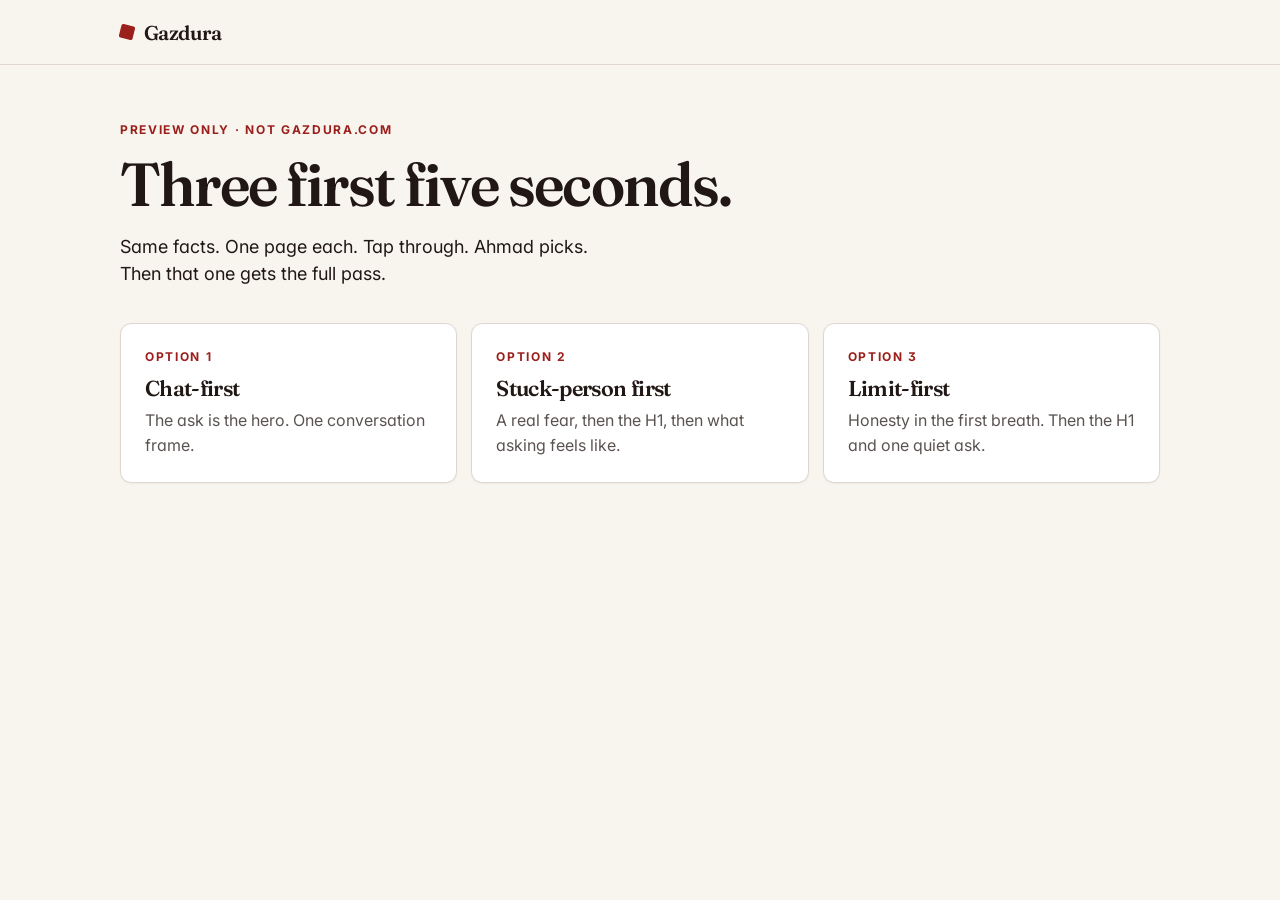
==== index.html @ 963836a8 "Three Gazdura first-five-seconds options for review. Chat-first, stuck-person, and limit-first. Same" ====
<!DOCTYPE html>
<html lang="en">
<head>
<meta charset="utf-8">
<meta name="viewport" content="width=device-width, initial-scale=1">
<title>Gazdura · three first-five-seconds</title>
<meta name="robots" content="noindex,nofollow">
<link rel="preconnect" href="https://fonts.googleapis.com">
<link rel="preconnect" href="https://fonts.gstatic.com" crossorigin>
<link href="https://fonts.googleapis.com/css2?family=Fraunces:opsz,wght@9..144,500;9..144,600&family=Instrument+Serif:ital@0;1&family=Inter:opsz,wght@14..32,400;14..32,500;14..32,600;14..32,700&display=swap" rel="stylesheet">
<link rel="stylesheet" href="styles.css">
</head>
<body>
<a class="skip" href="#main">Skip to content</a>
<header class="site-header">
  <div class="wrap nav">
    <span class="wordmark"><span class="mark" aria-hidden="true"></span>Gazdura</span>
  </div>
</header>
<main id="main" class="chooser wrap">
  <p class="eyebrow">Preview only · not gazdura.com</p>
  <h1>Three first five seconds.</h1>
  <p class="lede">Same facts. One page each. Tap through. Ahmad picks. Then that one gets the full pass.</p>
  <div class="opt-grid">
    <a class="opt" href="chat-first/">
      <div class="n">Option 1</div>
      <h2>Chat-first</h2>
      <p>The ask is the hero. One conversation frame.</p>
    </a>
    <a class="opt" href="stuck-person/">
      <div class="n">Option 2</div>
      <h2>Stuck-person first</h2>
      <p>A real fear, then the H1, then what asking feels like.</p>
    </a>
    <a class="opt" href="limit-first/">
      <div class="n">Option 3</div>
      <h2>Limit-first</h2>
      <p>Honesty in the first breath. Then the H1 and one quiet ask.</p>
    </a>
  </div>
</main>
</body>
</html>
---- styles.css ----
/* Gazdura preview options — Alhambra Layer A only. Gold is a ground. */
:root {
  --background: #f8f5ef;
  --foreground: #211815;
  --primary: #9b1f1b;
  --primary-foreground: #f8f5ef;
  --secondary: #185b37;
  --premium-ground: #e3ad4b;
  --positive: #007187;
  --muted: #eeebe5;
  --muted-foreground: #5b5350;
  --card: #ffffff;
  --border: #dfd5d1;
  --accent: #fbdcd8;
  --accent-foreground: #620000;
  --ring: #9b1f1b;
  --radius: 0.5rem;
  --font-sans: "Inter", ui-sans-serif, system-ui, sans-serif;
  --font-heading: "Fraunces", ui-serif, Georgia, serif;
  --font-editorial: "Instrument Serif", ui-serif, Georgia, serif;
  --shadow-rest: 0 1px 2px 0 oklch(0.22 0.015 45 / 0.05);
  --shadow-hover: 0 4px 12px -2px oklch(0.22 0.015 45 / 0.08);
  --shadow-overlay: 0 12px 32px -8px oklch(0.22 0.015 45 / 0.14), 0 4px 8px -2px oklch(0.22 0.015 45 / 0.06);
  --motion: 200ms;
  --page: 1040px;
}
@media (prefers-reduced-motion: reduce) {
  :root { --motion: 0ms; }
  *, *::before, *::after { transition: none !important; animation: none !important; scroll-behavior: auto !important; }
}
*, *::before, *::after { box-sizing: border-box; }
html { scroll-behavior: smooth; }
html, body { margin: 0; padding: 0; }
body {
  background: var(--background);
  color: var(--foreground);
  font-family: var(--font-sans);
  font-size: 16px;
  line-height: 1.55;
  font-feature-settings: "ss01", "cv11";
  text-rendering: optimizeLegibility;
  -webkit-font-smoothing: antialiased;
}
a { color: var(--primary); text-underline-offset: 0.18em; }
a:hover { color: var(--accent-foreground); }
:focus-visible { outline: 2px solid var(--ring); outline-offset: 2px; }
.skip {
  position: absolute; left: 12px; top: -48px;
  background: var(--primary); color: var(--primary-foreground);
  padding: 8px 12px; border-radius: 6px; z-index: 80;
}
.skip:focus { top: 12px; }
.wrap { width: min(var(--page), calc(100% - 32px)); margin-inline: auto; }
@media (min-width: 880px) { .wrap { width: min(var(--page), calc(100% - 64px)); } }

.site-header {
  position: sticky; top: 0; z-index: 40;
  background: color-mix(in oklab, var(--background) 86%, transparent);
  backdrop-filter: blur(14px);
  border-bottom: 1px solid var(--border);
}
.nav { display: flex; align-items: center; justify-content: space-between; min-height: 64px; gap: 16px; }
.wordmark {
  display: inline-flex; align-items: center; gap: 10px;
  color: var(--foreground); text-decoration: none;
  font-family: var(--font-heading); font-weight: 600; font-size: 1.25rem;
  letter-spacing: -0.03em;
}
.wordmark:hover { color: var(--foreground); }
.mark { width: 14px; height: 14px; background: var(--primary); border-radius: 2px; transform: rotate(14deg); flex: 0 0 14px; }
.nav-links { display: flex; align-items: center; gap: 4px; }
.nav-links a {
  color: var(--muted-foreground); text-decoration: none;
  font-size: 0.875rem; font-weight: 600; padding: 8px 10px;
}
.nav-links a:hover { color: var(--foreground); }

.btn {
  display: inline-flex; align-items: center; justify-content: center;
  min-height: 44px; padding: 10px 18px;
  border-radius: 999px; border: 1px solid transparent;
  font-family: var(--font-sans); font-size: 0.9375rem; font-weight: 600;
  text-decoration: none; cursor: pointer;
  transition: transform var(--motion) ease, box-shadow var(--motion) ease;
}
.btn-primary { background: var(--primary); color: var(--primary-foreground); }
.btn-primary:hover { color: var(--primary-foreground); box-shadow: var(--shadow-hover); transform: translateY(-1px); }
.btn-ghost { background: var(--card); color: var(--foreground); border-color: var(--border); }
.btn-ghost:hover { color: var(--foreground); }

h1, h2, h3 { font-family: var(--font-heading); font-weight: 600; letter-spacing: -0.03em; line-height: 1.08; margin: 0; }
h1 { font-size: clamp(2.2rem, 5.6vw, 3.8rem); max-width: 16ch; }
h2 { font-size: clamp(1.55rem, 3vw, 2.1rem); }
h3 { font-size: 1.15rem; }
.eyebrow {
  margin: 0 0 12px;
  color: var(--primary);
  font-size: 0.75rem; font-weight: 700; letter-spacing: 0.14em; text-transform: uppercase;
}
.lede { margin: 16px 0 0; max-width: 38ch; font-size: 1.125rem; line-height: 1.5; }
.visitor {
  margin: 18px 0 0; max-width: 44ch;
  font-family: var(--font-editorial); font-style: italic; font-size: 1.2rem; line-height: 1.4;
}
.cta-row { display: flex; flex-wrap: wrap; gap: 10px; margin-top: 26px; }

/* One conversation frame */
.frame {
  background: var(--card);
  border: 1px solid var(--border);
  border-radius: calc(var(--radius) * 1.6);
  box-shadow: var(--shadow-overlay);
  overflow: hidden;
}
.frame-bar {
  display: flex; align-items: center; justify-content: space-between;
  padding: 10px 14px; background: var(--muted); border-bottom: 1px solid var(--border);
}
.frame-title { font-size: 0.75rem; font-weight: 650; color: var(--muted-foreground); }
.frame-body { padding: 18px 16px 20px; }
.bubble { margin: 0 0 12px; max-width: 92%; }
.bubble p { margin: 0; font-size: 0.95rem; }
.bubble-user {
  margin-left: auto;
  background: var(--accent); color: var(--foreground);
  padding: 11px 14px; border-radius: 14px 14px 4px 14px;
}
.qbox {
  margin: 0 0 12px;
  padding: 12px 14px;
  background: var(--accent); color: var(--accent-foreground);
  border-radius: var(--radius);
}
.qbox strong { display: block; font-size: 0.75rem; margin-bottom: 4px; letter-spacing: 0.04em; text-transform: uppercase; }
.qbox p { margin: 0; font-size: 0.95rem; color: var(--foreground); }
.choices { display: flex; flex-wrap: wrap; gap: 8px; margin-top: 10px; }
.choice {
  border: 1px solid color-mix(in oklab, var(--accent-foreground) 22%, var(--border));
  background: var(--card); color: var(--foreground);
  border-radius: 999px; padding: 6px 10px; font-size: 0.75rem; font-weight: 650;
}
.wait {
  margin: 0 0 10px;
  padding: 12px 14px;
  background: var(--background);
  border-left: 4px solid var(--secondary);
  border-radius: 0 var(--radius) var(--radius) 0;
  font-size: 0.95rem;
}
.receipt { font-size: 0.75rem; color: var(--muted-foreground); }

.gold-band { background: var(--premium-ground); color: var(--foreground); }
.gold-inner { padding: 40px 0; }
@media (min-width: 880px) {
  .gold-inner { padding: 56px 0; display: grid; grid-template-columns: 1.3fr 0.7fr; gap: 40px; align-items: end; }
}
.gold-band .editorial {
  font-family: var(--font-editorial); font-style: italic;
  font-size: clamp(1.55rem, 3.2vw, 2.2rem); line-height: 1.2; max-width: 22ch; margin: 0;
}
.gold-band .aside { margin: 0; max-width: 34ch; font-size: 0.95rem; }

section.block { padding: 56px 0; }
@media (min-width: 880px) { section.block { padding: 72px 0; } }
.section-kicker { margin: 0 0 8px; color: var(--primary); font-size: 0.75rem; font-weight: 700; letter-spacing: 0.14em; text-transform: uppercase; }
.section-lede { margin: 12px 0 0; color: var(--muted-foreground); max-width: 58ch; }
.steps { display: grid; gap: 14px; margin-top: 28px; counter-reset: step; }
@media (min-width: 880px) { .steps { grid-template-columns: repeat(3, 1fr); } }
.step {
  padding: 24px; background: var(--card); border: 1px solid var(--border);
  border-radius: calc(var(--radius) * 1.4); box-shadow: var(--shadow-rest);
}
.step::before {
  counter-increment: step; content: counter(step);
  display: inline-flex; align-items: center; justify-content: center;
  width: 28px; height: 28px; margin-bottom: 12px;
  border-radius: 50%; background: var(--accent); color: var(--accent-foreground);
  font-family: var(--font-heading); font-weight: 600;
}
.step h3 { margin-bottom: 8px; }
.step p { margin: 0; color: var(--muted-foreground); }

.bounds { display: grid; gap: 14px; margin-top: 28px; }
@media (min-width: 760px) { .bounds { grid-template-columns: 1fr 1fr; } }
.card {
  background: var(--card); border: 1px solid var(--border);
  border-radius: calc(var(--radius) * 1.4); padding: 24px; box-shadow: var(--shadow-rest);
}
.card h3 { margin-bottom: 8px; }
.card p { margin: 0; color: var(--muted-foreground); }
.note {
  margin-top: 28px; padding: 20px 22px;
  background: var(--card); border: 1px solid var(--border);
  border-left: 4px solid var(--secondary); border-radius: var(--radius);
}
.note strong { display: block; margin-bottom: 6px; }
.note p { margin: 0; }

.origin { margin-top: 36px; max-width: 58ch; color: var(--muted-foreground); }
.origin p { margin: 0 0 10px; }

.site-footer {
  border-top: 1px solid var(--border);
  padding: 36px 0 48px;
  color: var(--muted-foreground); font-size: 0.875rem;
}
.foot-grid { display: grid; gap: 20px; }
@media (min-width: 760px) { .foot-grid { grid-template-columns: 1.5fr 1fr; } }
.fine { max-width: 62ch; }
.fine p { margin: 0 0 10px; }
.legal { display: flex; gap: 16px; flex-wrap: wrap; }
.legal a { color: var(--foreground); text-decoration: none; font-weight: 600; }
.legal a:hover { color: var(--primary); }

/* Option-specific first five seconds */
.hero { padding: 40px 0 20px; }
@media (min-width: 880px) { .hero { padding: 56px 0 28px; } }

.chat-hero { padding: 28px 0 12px; }
.chat-hero h1 { font-size: clamp(1.85rem, 4.2vw, 2.8rem); max-width: 18ch; margin: 0 0 22px; }
.chat-hero .frame { max-width: 640px; }

.stuck-quote {
  margin: 0 0 28px;
  font-family: var(--font-editorial); font-style: italic;
  font-size: clamp(1.7rem, 4vw, 2.55rem);
  line-height: 1.2; max-width: 22ch;
  color: var(--foreground);
}
.stuck-quote span { color: var(--primary); }

.limits { margin: 0 0 28px; display: grid; gap: 8px; }
.limits p {
  margin: 0;
  font-family: var(--font-heading);
  font-size: clamp(1.15rem, 2.4vw, 1.45rem);
  letter-spacing: -0.02em; line-height: 1.25;
}
.limits .dim { color: var(--muted-foreground); font-family: var(--font-sans); font-size: 0.8rem; font-weight: 650; letter-spacing: 0.12em; text-transform: uppercase; margin-bottom: 4px; }

.quiet-frame { max-width: 560px; margin-top: 28px; }
.ask-block { padding-top: 8px; }

/* Review chooser only */
.chooser { padding: 56px 0 72px; }
.chooser h1 { max-width: 18ch; }
.chooser .lede { max-width: 46ch; }
.opt-grid { display: grid; gap: 14px; margin-top: 36px; }
@media (min-width: 880px) { .opt-grid { grid-template-columns: 1fr 1fr 1fr; } }
.opt {
  display: block; text-decoration: none; color: inherit;
  background: var(--card); border: 1px solid var(--border);
  border-radius: calc(var(--radius) * 1.4); padding: 24px;
  box-shadow: var(--shadow-rest);
  transition: transform var(--motion) ease, box-shadow var(--motion) ease;
}
.opt:hover { color: inherit; transform: translateY(-2px); box-shadow: var(--shadow-hover); }
.opt .n { color: var(--primary); font-size: 0.75rem; font-weight: 700; letter-spacing: 0.14em; text-transform: uppercase; }
.opt h2 { margin: 10px 0 8px; font-size: 1.35rem; }
.opt p { margin: 0; color: var(--muted-foreground); }
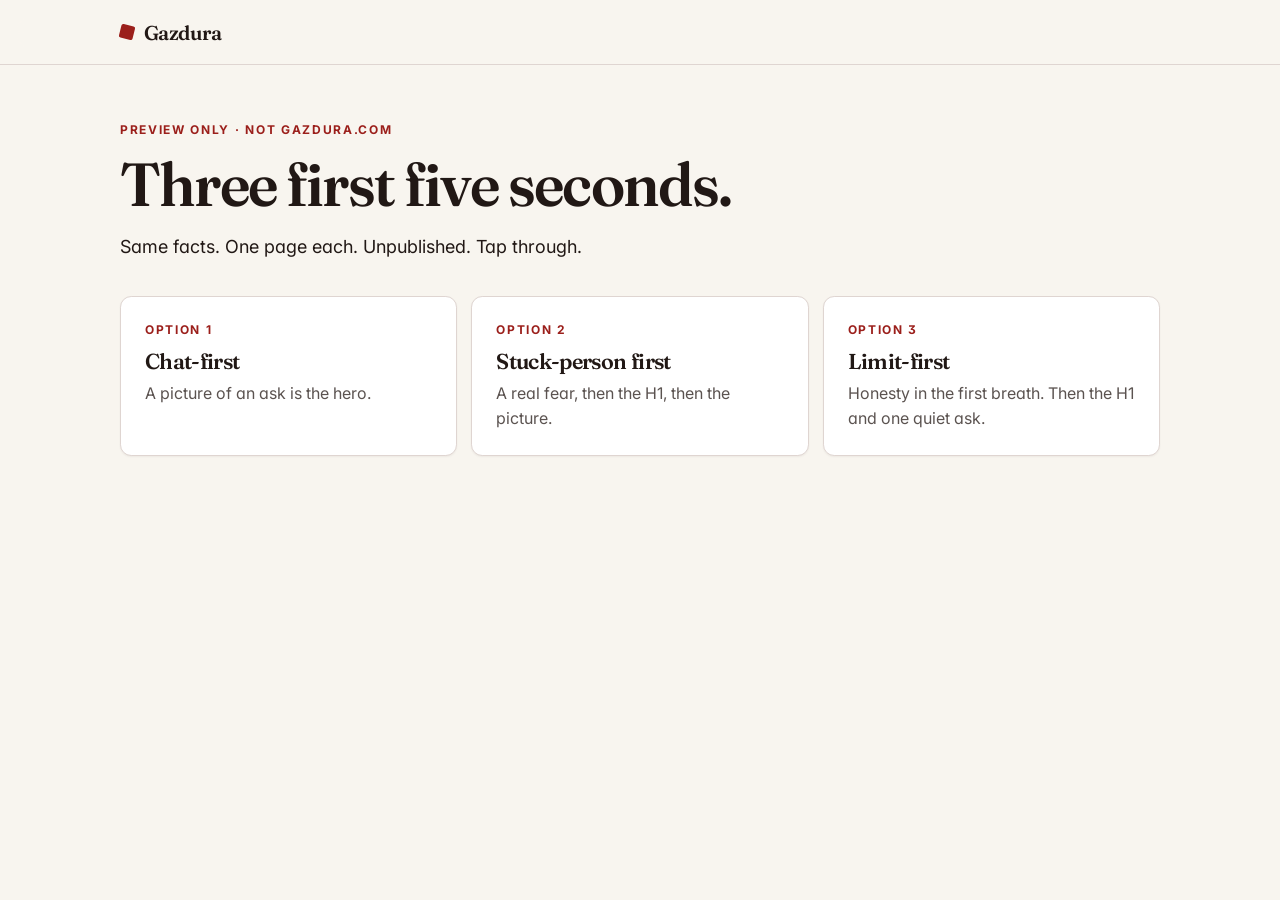
==== commit d8e0ef2a: "Bind Forge locks: picture of an ask, unpublished, not the web tab." ====
--- a/index.html
+++ b/index.html
@@ -20,17 +20,17 @@
 <main id="main" class="chooser wrap">
   <p class="eyebrow">Preview only · not gazdura.com</p>
   <h1>Three first five seconds.</h1>
-  <p class="lede">Same facts. One page each. Tap through. Ahmad picks. Then that one gets the full pass.</p>
+  <p class="lede">Same facts. One page each. Unpublished. Tap through.</p>
   <div class="opt-grid">
     <a class="opt" href="chat-first/">
       <div class="n">Option 1</div>
       <h2>Chat-first</h2>
-      <p>The ask is the hero. One conversation frame.</p>
+      <p>A picture of an ask is the hero.</p>
     </a>
     <a class="opt" href="stuck-person/">
       <div class="n">Option 2</div>
       <h2>Stuck-person first</h2>
-      <p>A real fear, then the H1, then what asking feels like.</p>
+      <p>A real fear, then the H1, then the picture.</p>
     </a>
     <a class="opt" href="limit-first/">
       <div class="n">Option 3</div>
--- a/styles.css
+++ b/styles.css
@@ -258,3 +258,13 @@
 .opt .n { color: var(--primary); font-size: 0.75rem; font-weight: 700; letter-spacing: 0.14em; text-transform: uppercase; }
 .opt h2 { margin: 10px 0 8px; font-size: 1.35rem; }
 .opt p { margin: 0; color: var(--muted-foreground); }
+
+.unpub {
+  display: inline-flex; align-items: center;
+  padding: 4px 9px; border-radius: 999px;
+  background: var(--accent); color: var(--accent-foreground);
+  font-size: 0.7rem; font-weight: 700; letter-spacing: 0.08em; text-transform: uppercase;
+}
+.frame-bar { gap: 10px; }
+.ask-caption { margin: 14px 0 0; font-size: 0.85rem; color: var(--muted-foreground); max-width: 46ch; }
+.ask-only .bubble-user { margin-left: 0; max-width: 100%; }
